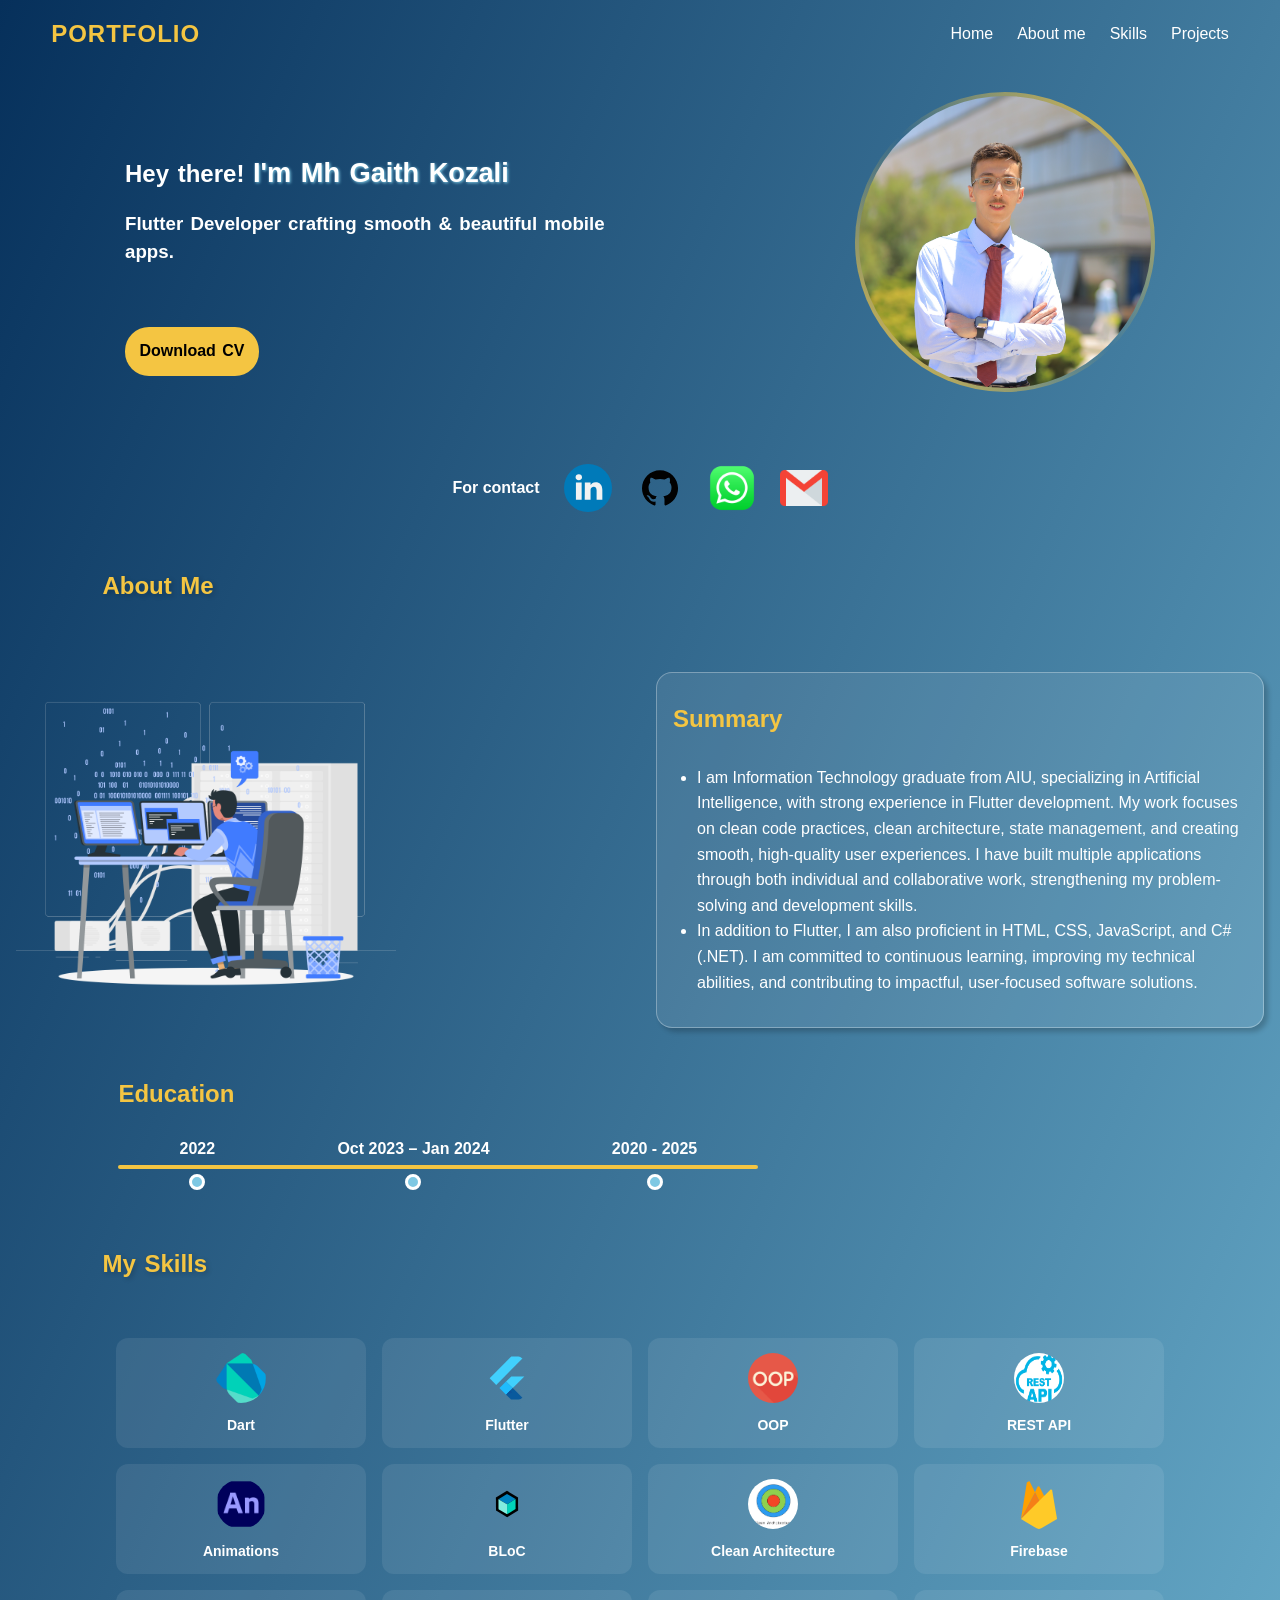
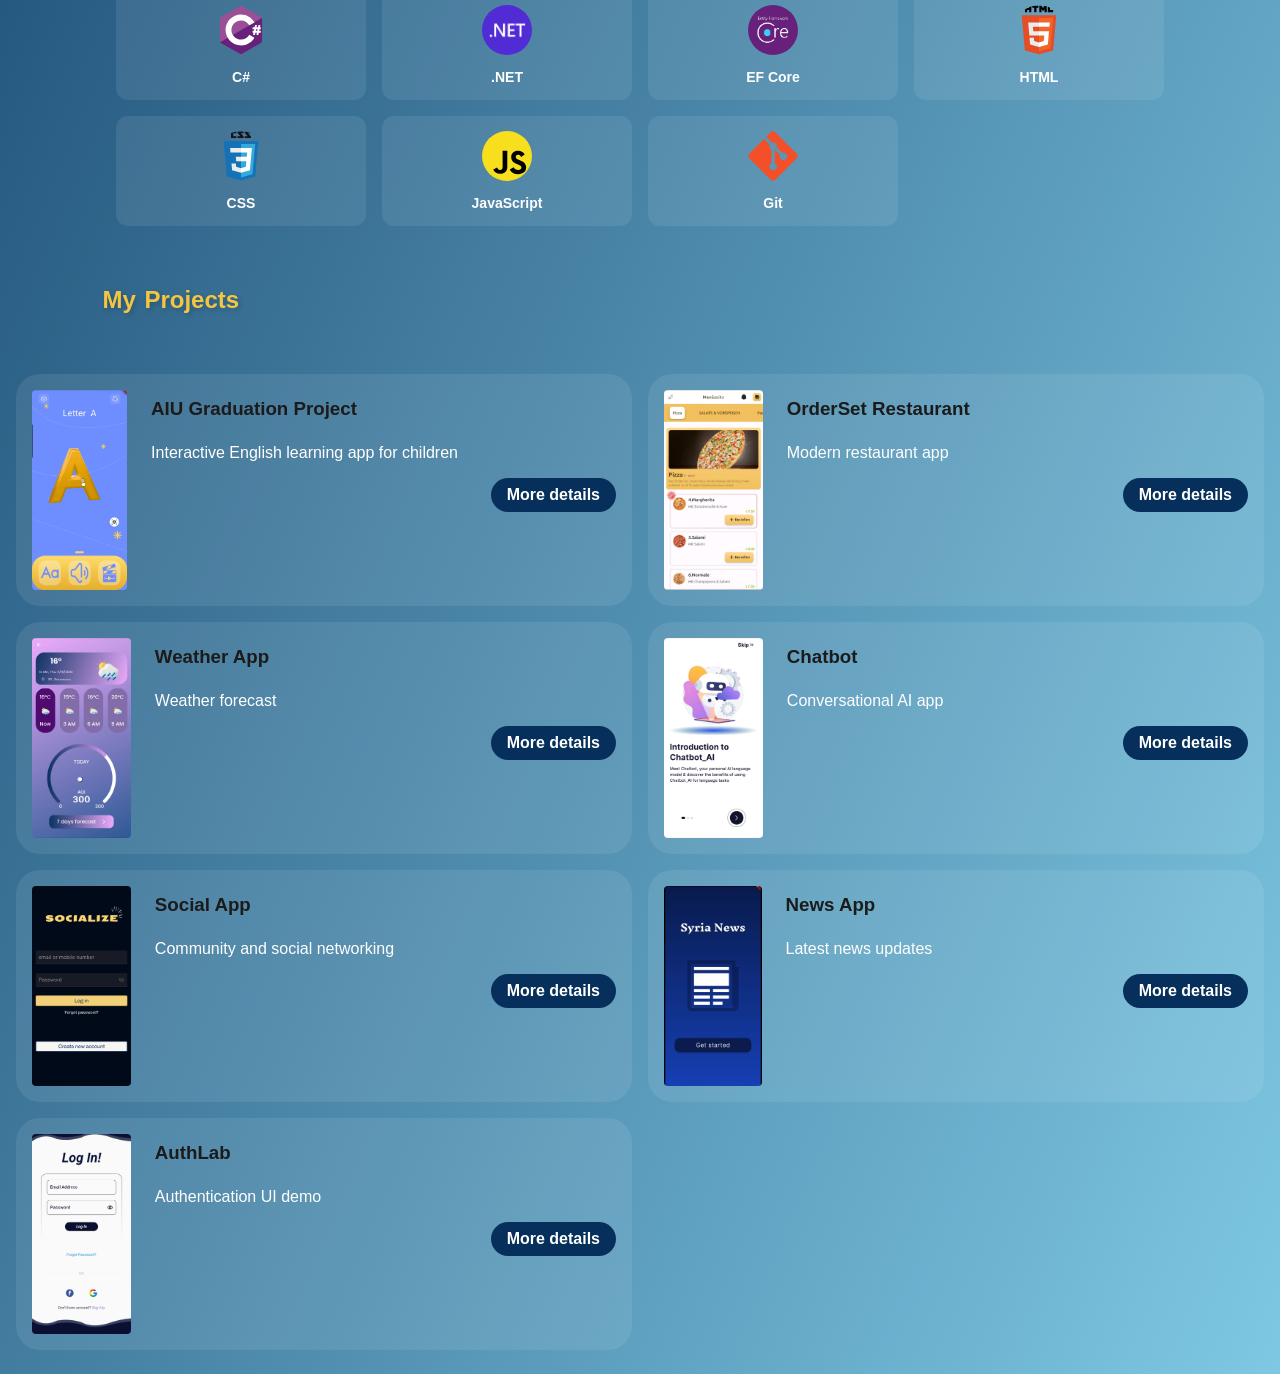
==== index.html @ 8a733680 "change index location" ====
<!DOCTYPE html>
<html lang="en">
<head>
    <meta charset="UTF-8">
    <meta name="viewport" content="width=device-width, initial-scale=1.0">
    <meta name="description" content="Portfolio of Mh Gaith Kozali, showcasing projects and skills.">
    <meta name="keywords" content="Portfolio, Mh Gaith Kozali, Projects, flutter developer, Mobile Apps">
    <link rel="icon" href="icons/portfolio.png">
    <link rel="stylesheet" href="Css/base.css">
    <link rel="stylesheet" href="Css/index.css">
    <script type="module" src="javaScript/index.js"></script>
    <title>Portfolio Mh Gaith Kozali</title>
    
</head>
<body>
    <section class="home" id="home">
<nav>
    <h2 class="home__title">Portfolio</h2>
    <ul>
        <li><a href="#home">Home</a> </li>
        <li><a href="#about-me">About me</a> </li>
        <li><a href="#skills">Skills</a> </li>
        <li><a href="#projects">Projects</a> </li>
       
        
    </ul>
</nav>
<div class="home__content">
<div class="quick-definition">
    <div class="text">
     <h2>Hey there! <span>I'm Mh Gaith Kozali</span></h2>
     <h3 class="definition" id="typing"></h3>
    <a class="btn btn--download-cv" href="gaith_kozali_CV.pdf" download="">Download CV</a>
</div>
<img src="Images/5J4A4042(1).jpg" alt="profile image">
</div>

<div class="contact-links">
  <p>For contact</p>
    <a href="https://linkedin.com/in/gaith-kozali-b7274b372" target="_blank" rel="noopener noreferrer"><img src="icons/linkedin_icon.svg" alt="LinkedIn"></a>
    <a href="https://github.com/Gaith-Kozali" target="_blank" rel="noopener noreferrer"><img src="icons/github_icon.svg" alt="LinkedIn"></a>
    <a href="https://wa.me/+963943737379" target="_blank" rel="noopener noreferrer"><img src="icons/whatsapp.png" alt="WhatsApp"></a>
    <a href= "mailto:gaith.kozali@gmail.com" target="_blank"><img src="icons/gmail_icon.png" alt="Gmail"></a>
  </div>
</div>
</section>

<section class="aboutMe" id="about-me">
      <h1 class="aboutMe__title">About Me</h1>
    <div class="aboutMe__content">

      <img src="Images\Programmer-rafiki.png" alt="Coder image"/>    
        <div class="aboutMe__Summary">
            <h2 class="secondary-title">Summary</h2>
            <ul>
                <li>
                    <p> 
                I am Information Technology graduate from AIU, specializing in Artificial Intelligence, 
                with strong experience in Flutter development. My work focuses on clean code practices, 
                clean architecture, state management, and creating smooth, high-quality user experiences. 
                I have built multiple applications through both individual and collaborative work, 
                strengthening my problem-solving and development skills.
                
                   </p>
                </li>
                <li>
                    <p>
                    In addition to Flutter, I am also proficient in HTML, CSS, JavaScript,
                    and C# (.NET). I am committed to continuous learning,
                    improving my technical abilities, and contributing to impactful, user-focused software solutions.
                </p>
            </li>
            </ul>
        </div>
       <div class="aboutMe__education">
  <h2 class="secondary-title">Education</h2>
  <div class="education-timeline">
    <div class="timeline-item" data-title="Ousos Institute" data-description="Completed an educational course on Flutter development, covering coreconcepts and state management for building mobile applications.">
      <span class="timeline-date">2022</span>
      <span class="timeline-circle"></span>
    </div>
     <div class="timeline-item" data-title="CYBER ROYALE COMPANY" data-description="Completed a 4-month online Flutter training program, building multiple apps fromprovided designs both independently and with a team. Received code reviews andmentorship to improve code quality. Projects available on my GitHub">
      <span class="timeline-date">Oct 2023 – Jan 2024</span>
      <span class="timeline-circle"></span>
    </div>
    <div class="timeline-item" data-title="AIU - BSc in IT (AI)" data-description="Graduated with specialization in Artificial Intelligence.">
      <span class="timeline-date">2020 - 2025</span>
      <span class="timeline-circle"></span>
    </div>
  </div>
</div>
</section>

<section class="skills" id="skills">
    <h1 class="skills__title">My Skills</h1>
  <div class="skills__content">
    <div class="skills__grid">

      <div class="skills__item" data-experience="Expert">
        <img src="icons/skills/dart_icon.png" alt="Dart">
        <p class="skills__name">Dart</p>
      </div>

      <div class="skills__item" data-experience="Experienced">
        <img src="icons/skills/flutter_icon.svg" alt="Flutter">
        <p class="skills__name">Flutter</p>
      </div>

      <div class="skills__item" data-experience="Expert">
        <img src="icons/skills/oop_icon.png" alt="OOP">
        <p class="skills__name">OOP</p>
      </div>

      <div class="skills__item" data-experience="Experienced">
        <img src="icons/skills/restful_api.png" alt="REST API">
        <p class="skills__name">REST API</p>
      </div>

      <div class="skills__item" data-experience="Experienced">
        <img src="icons/skills/animate.png" alt="Animations">
        <p class="skills__name">Animations</p>
      </div>

      <div class="skills__item" data-experience="Experienced">
        <img src="icons/skills/bloc.svg" alt="BLoC">
        <p class="skills__name">BLoC</p>
      </div>

      <div class="skills__item" data-experience="Experienced">
        <img src="icons/skills/clean_architecture.jpg" alt="Clean Architecture">
        <p class="skills__name">Clean Architecture</p>
      </div>

      <div class="skills__item" data-experience="Experienced">
        <img src="icons/skills/firebase_icon.svg" alt="Firebase">
        <p class="skills__name">Firebase</p>
      </div>

      <div class="skills__item" data-experience="Intermediate">
        <img src="icons/skills/csharp_icon.svg" alt="C#">
        <p class="skills__name">C#</p>
      </div>

      <div class="skills__item" data-experience="Intermediate">
        <img src="icons/skills/dotNet.png" alt=".NET">
        <p class="skills__name">.NET</p>
      </div>

      <div class="skills__item" data-experience="Intermediate">
        <img src="icons/skills/Entity-Framework-Core.png" alt="EF Core">
        <p class="skills__name">EF Core</p>
      </div>

      <div class="skills__item" data-experience="Good">
        <img src="icons/skills/html_icon.svg" alt="HTML">
        <p class="skills__name">HTML</p>
      </div>

      <div class="skills__item" data-experience="Good">
        <img src="icons/skills/css_icon.svg" alt="CSS">
        <p class="skills__name">CSS</p>
      </div>

      <div class="skills__item" data-experience="Intermediate">
        <img src="icons/skills/javascript_icon.svg" alt="JavaScript">
        <p class="skills__name">JavaScript</p>
      </div>

      <div class="skills__item" data-experience="Good">
        <img src="icons/skills/git_icon.svg" alt="Git">
        <p class="skills__name">Git</p>
      </div>

    </div>
  </div>
</section>



<section class="projects" id="projects">
<h1 class="projects__title">My Projects</h1>
<div class="projects__content">
</div>
</section>

</body>
</html>
---- Css/base.css ----
:root{
    --font-family:  'roboto', sans-serif;
    --primary-color: #06305b;
    --light-primary-color:#7ec8e3;
     --background-color: linear-gradient(to bottom right, var(--primary-color) ,var(--light-primary-color));
    --glass-background-color:  #ffffff15;
    --primary-text-color: #ffffff;
    --secondary-text-color: rgb(27, 27, 27);
    --button-text-color: black;
    --accent-color: #f4c542;
    --shadow-color: rgba(0, 0, 0, 0.2);
    --content-padding: 24px 16px;

}

*{
    box-sizing: border-box;
    margin:0;
    padding:0;

}
html{
    font-family: var(--font-family);
    color: var(--primary-text-color);
    scroll-behavior: smooth;
}
---- Css/index.css ----
body{
    background: var(--background-color);
}

nav{
    display: flex;
    justify-content: space-between;
    align-items: center;
    padding: 20px 4%;
    color: white;
}

nav ul{
    list-style: none;
    display: flex;
    gap: 24px;
    text-decoration: none;
}

nav ul a{
    text-decoration: none;
    color: white;
    transition: 0.4s;
}
nav ul a:hover{
    color: var(--accent-color);
    text-decoration: underline;
    font-weight: bold;
}



.home__title{
    color: var(--accent-color);
    text-transform: uppercase;
    letter-spacing: 1px;
}


.home__content {
    padding: var(--content-padding);
    display: flex;
    flex-direction: column;
    justify-content: space-between;
    align-items: center;

}

.home__content .quick-definition{
    width: 100%;
    display: flex;
    justify-content: space-around;
    align-items: center;
}
 .home__content .quick-definition img{
  border-radius: 50%;
  width: 300px;
  height: 300px;
  object-fit: cover;
  padding: 1px;
  border: 3px solid transparent;
  background: linear-gradient(to top right,var(--accent-color),transparent,var(--accent-color)) border-box;
  margin-bottom: 8vh ;
    
}

.home__content .text{
word-spacing: 2px;
line-height: 1.5;
}
.home__content .text span{
    font-weight: bold;
    text-shadow: 1px 1px 3px var(--light-primary-color);
    font-size: 1.7rem;
}


.home__content .contact-links{
    display: flex;
    align-items: center;
    gap: 24px;
}
.home__content .contact-links p{
  color: white;
  font-weight: bold;
} 

.home__content .contact-links a{
   display: inline-flex;             
  width: clamp(28px, 6vw, 48px);     
  height: clamp(28px, 6vw, 48px);
  overflow: hidden;
  transition: 0.4s;
}
.home__content .contact-links a img{
    width: 100%;
    height: 100%;
}

.home__content .contact-links a:hover{
    transform: scale(1.1);
}


.definition {
  color: var(--primary-text-color);
  transition: opacity 1s ease-in-out;
  width: 40vw;
  height: fit-content;
  min-height: 10vh;
  margin-top: 16px;

}



.aboutMe__content{
    display: grid;
     grid-template-columns: repeat(2, minmax(0, 1fr));
    padding: var(--content-padding);
    gap: 40px 32px;
    align-items: center;
    justify-content: space-evenly;
}

.aboutMe__content img{
    width: 80%;
    max-width: 380px;
    height: 380px;
    object-fit: cover;
}

.aboutMe__Summary{
    max-width: 800px;
    height: fit-content;
    box-shadow: 4px 4px 5px var(--shadow-color);
    background: var(--glass-background-color); 
    border: 1px solid rgba(255, 255, 255, 0.3); 
    padding: 32px 16px;
    border-radius: 16px;
}

.aboutMe__Summary ul{
    padding-left: 8px;
    margin-left: 16px;
} 



.aboutMe__title , .skills__title , .projects__title{
    color: var(--accent-color);
    text-shadow: 2px 2px 5px var(--shadow-color);
    padding: 4vh 8vw;
    word-spacing: 2px;
    align-self: flex-start;
}

.aboutMe__Summary p{
    line-height: 1.6;
}

.aboutMe__education{
    grid-column: 1/ 3;
    margin-left: 8vw;
}


.education-timeline {
  position: relative;
  display: flex;
  justify-content: space-around;
  width: 50vw;
  min-width: 350px;
}

.education-timeline::before {
  content: '';
  position: absolute;
  top: 50%;
  left: 0;
  right: 0;
  height: 4px;
  background: var(--accent-color);
  border-radius: 8px;
}

.timeline-item {
  position: relative;
  display: flex;
  flex-direction: column;
  align-items: center;
  justify-content: space-between;
  gap: 16px;
  cursor: pointer;
}

.timeline-circle {
  width: 16px;
  height: 16px;
  background-color: var(--light-primary-color);
  border-radius: 50%;
  border: 3px solid white;
  transition: transform 0.3s;
}

.timeline-item:hover .timeline-circle {
  transform: scale(1.5);
}

.timeline-date {
  font-weight: bold;
  color: var(--primary-text-color);
}

.timeline-item::after {
  content: attr(data-title) "\A \A" attr(data-description);
  background: var(--primary-color);
  box-shadow: 1px 1px 2px var(--shadow-color);
  white-space: pre-line;
  color: white;
  padding: 12px 16px;
  border-radius: 8px;
  font-size: 14px;
  position: absolute;
  top: 100%;
  margin-top: 24px;
  width: 250px;
  z-index: 1;
  display: none;
} 

.timeline-item:hover::after {
  display: inline-block;
 }



.skills{
   display: flex;
   flex-direction: column;
   align-items: center;


}
.skills__content{
    padding: var(--content-padding);
    width: fit-content;
}

.skills__grid {
  display: grid;
  gap: 16px;
}

.skills__item {
  background: var(--glass-background-color);
   position: relative;
  border-radius: 12px;
  padding: 15px;
  text-align: center;
  transition: 0.3s;
}

.skills__item:hover {
  transform: translateY(-5px);
  box-shadow: 2px 4px 8px var(--shadow-color);
  background-color: var(--primary-color);
}

.skills__item:hover p{
    opacity: 0;
}
.skills__item:hover::after{
    content: attr(data-experience);
    color: var(--accent-color);
    font-weight: bold;
    position: absolute;
    bottom: 10px;
    right: 50%;
    transform: translateX(50%);
}

.skills__item img {
  width: 50px;
  height: 50px;
  border-radius: 50%;
}

.skills__name {
  margin-top: 10px;
  font-size: 14px;
  font-weight: 600;
}


.projects__content{
  padding: var(--content-padding);
  display: grid;
  grid-template-columns: repeat(2,1fr);
  justify-content: space-evenly;
  gap: 16px;

}


.projects__card {
  background-color: var(--glass-background-color);
  min-height: 200px;         
  height: fit-content;      
  padding: 16px;
  border-radius: 24px;
  display: flex;
  gap: 24px;
}

.projects__card img {
  width: auto;               
  max-width: 40%;             
  height: auto;             
  max-height: 200px;         
  border-radius: 4px;
  object-fit: cover;          
  box-shadow: var(--shadow-color);
}

.projects__card .details h3 {
color: var(--secondary-text-color);
margin-block: 8px;
text-transform: capitalize;
}


.projects__card .details{
display: flex;
flex-direction: column;
align-items: start;
gap: 16px;
flex-grow: 1;
}

.btn{
   display: inline-block;
   font-weight: bold;
   text-decoration: none;
   border-radius: 24px;
  transition: 0.4s;
}

.btn--download-cv{
    background-color: var(--accent-color);
    color: var(--button-text-color);
    padding: 0.8rem 0.9rem;
    margin: 3vh 0;
}


.btn--download-cv :hover{
    scale: 1.08;
    box-shadow: 2px 2px 5px var(--shadow-color);
}


.btn--project-card{
  background-color: var(--primary-color);
  padding: 8px 16px;
  align-self: flex-end;
  color: var(--primary-text-color);
}

.btn--project-card:hover{
  transform: translateY(-8%);
  color: var(--accent-color);
}

.secondary-title{
    color: var(--accent-color);
    font-weight: bold;
    margin-bottom: 32px;
}




@media (min-width: 1200px) {
  .skills__grid {
    grid-template-columns: repeat(4, minmax(150px, 250px));
  }
}


@media (min-width: 800px) and (max-width: 1199px) {
  .skills__grid {
    grid-template-columns: repeat(3, minmax(150px, 250px));
  }
}


@media (max-width: 799px) {
   .home__content .quick-definition{
    flex-direction: column;

  }
  nav{
    display: none;
  } 

  .skills__grid {
    grid-template-columns: repeat(2, minmax(150px, 250px));
  }

}
@media  (max-width: 1200px) {
  .aboutMe__content{
    grid-template-columns: 1fr;
    justify-items: center;

  }
  .aboutMe__education{
    grid-column: 1/2;
    height: fit-content;
    margin-left: 0;
}

  .projects__content{
    grid-template-columns: repeat(1,90%);
  }

@media (max-width: 600px) {

    .aboutMe__education{
    width: 80%;
    }
    .education-timeline {
        width: 100%;
        height: 350px;
        min-width: auto;
        flex-direction: column;
    }

    .education-timeline::before {
        left: 50%;
        transform: translateX(-50%);
        width: 4px;
        height: 100%;
        top: 0;
    }
}

}
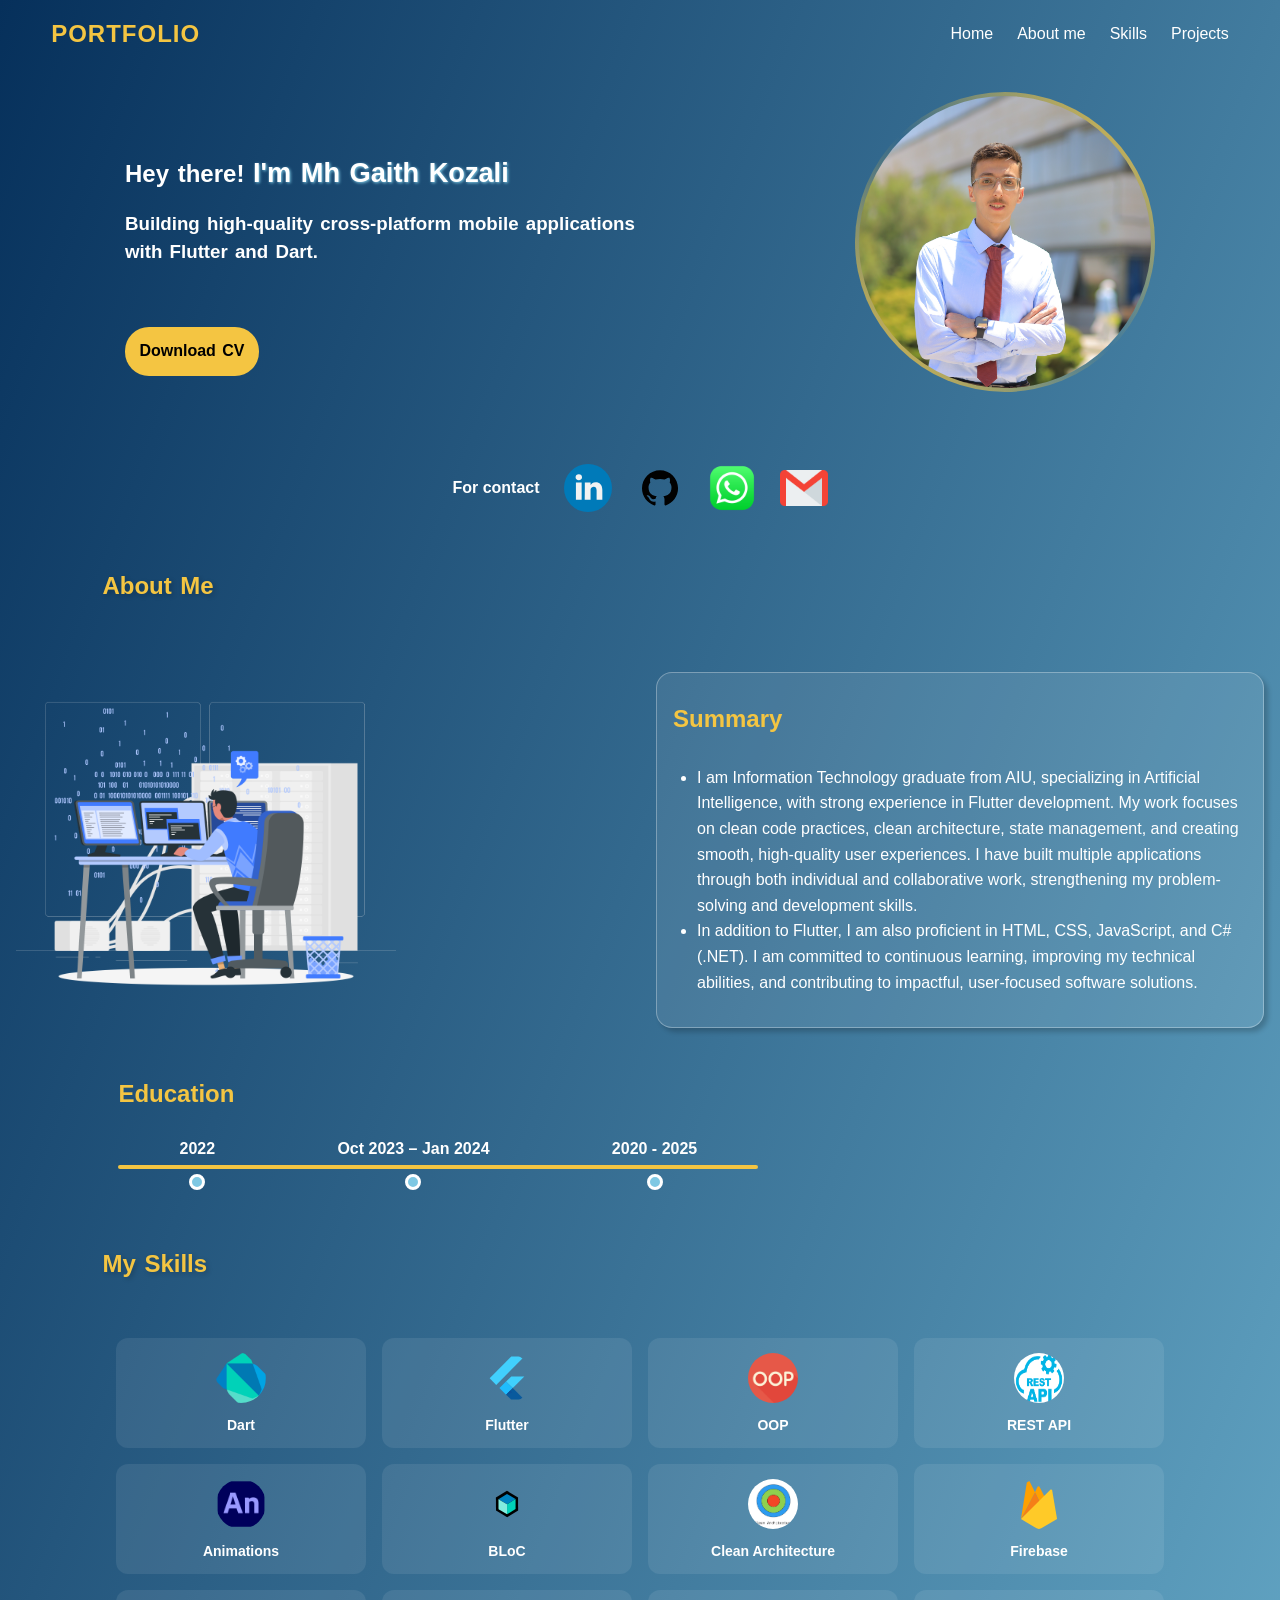
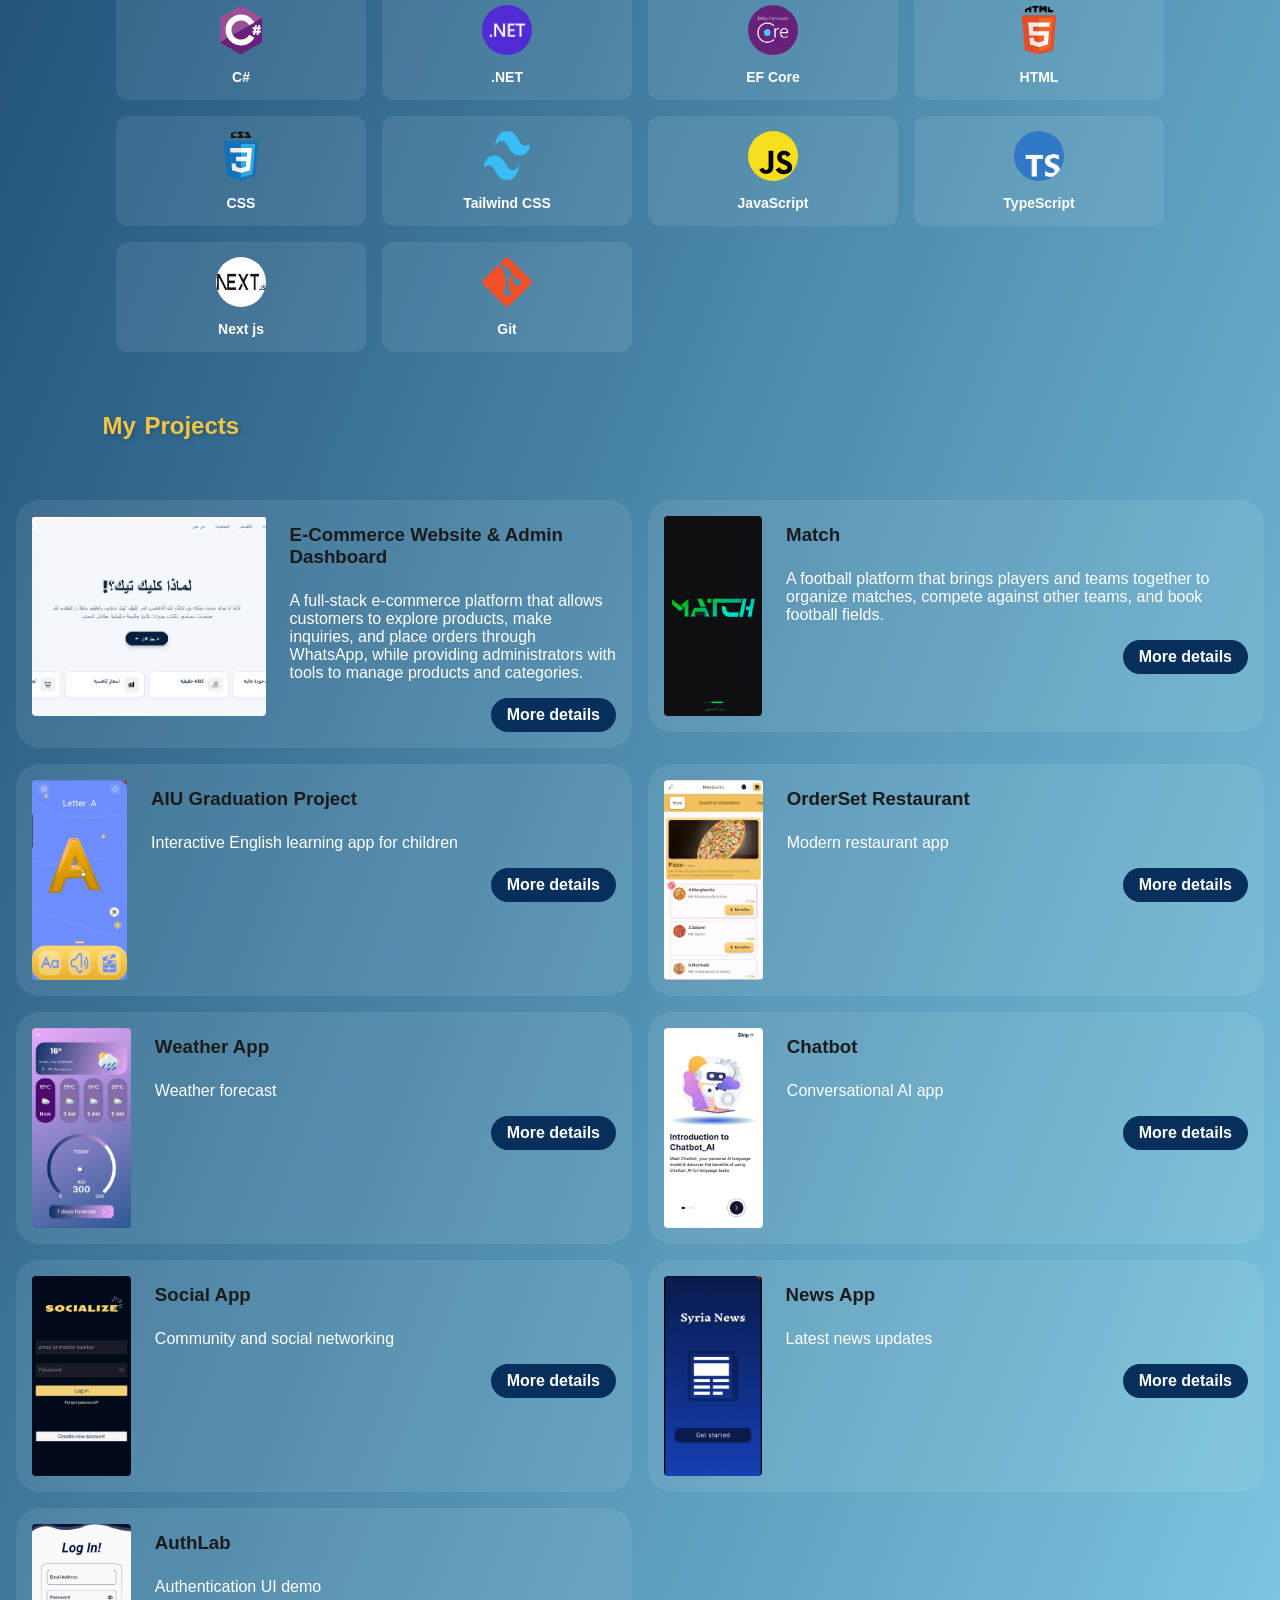
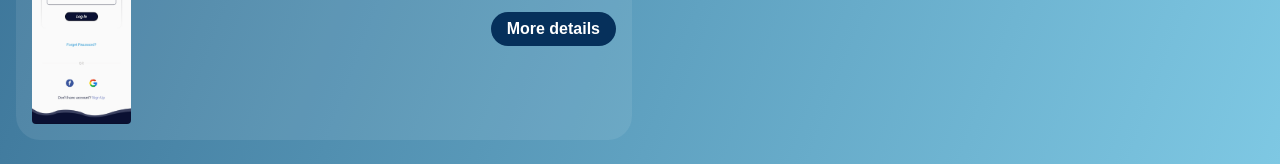
==== commit 5d55b7b2: "update data" ====
--- a/index.html
+++ b/index.html
@@ -136,17 +136,17 @@
         <p class="skills__name">Firebase</p>
       </div>
 
-      <div class="skills__item" data-experience="Intermediate">
+      <div class="skills__item" data-experience="Good">
         <img src="icons/skills/csharp_icon.svg" alt="C#">
         <p class="skills__name">C#</p>
       </div>
 
-      <div class="skills__item" data-experience="Intermediate">
+      <div class="skills__item" data-experience="Experienced">
         <img src="icons/skills/dotNet.png" alt=".NET">
         <p class="skills__name">.NET</p>
       </div>
 
-      <div class="skills__item" data-experience="Intermediate">
+      <div class="skills__item" data-experience="Experienced">
         <img src="icons/skills/Entity-Framework-Core.png" alt="EF Core">
         <p class="skills__name">EF Core</p>
       </div>
@@ -159,13 +159,24 @@
       <div class="skills__item" data-experience="Good">
         <img src="icons/skills/css_icon.svg" alt="CSS">
         <p class="skills__name">CSS</p>
+      </div>
+      <div class="skills__item" data-experience="Good">
+        <img src="icons/skills/tailwind.png" alt="Tailwind">
+        <p class="skills__name">Tailwind CSS</p>
       </div>
 
       <div class="skills__item" data-experience="Intermediate">
         <img src="icons/skills/javascript_icon.svg" alt="JavaScript">
         <p class="skills__name">JavaScript</p>
       </div>
-
+      <div class="skills__item" data-experience="Intermediate">
+        <img src="icons/skills/typeScript.png" alt="typeScript">
+        <p class="skills__name">TypeScript</p>
+      </div>
+   <div class="skills__item" data-experience="Intermediate">
+        <img src="icons/skills/next_js.jpg" alt="next_js">
+        <p class="skills__name">Next js</p>
+      </div>
       <div class="skills__item" data-experience="Good">
         <img src="icons/skills/git_icon.svg" alt="Git">
         <p class="skills__name">Git</p>
